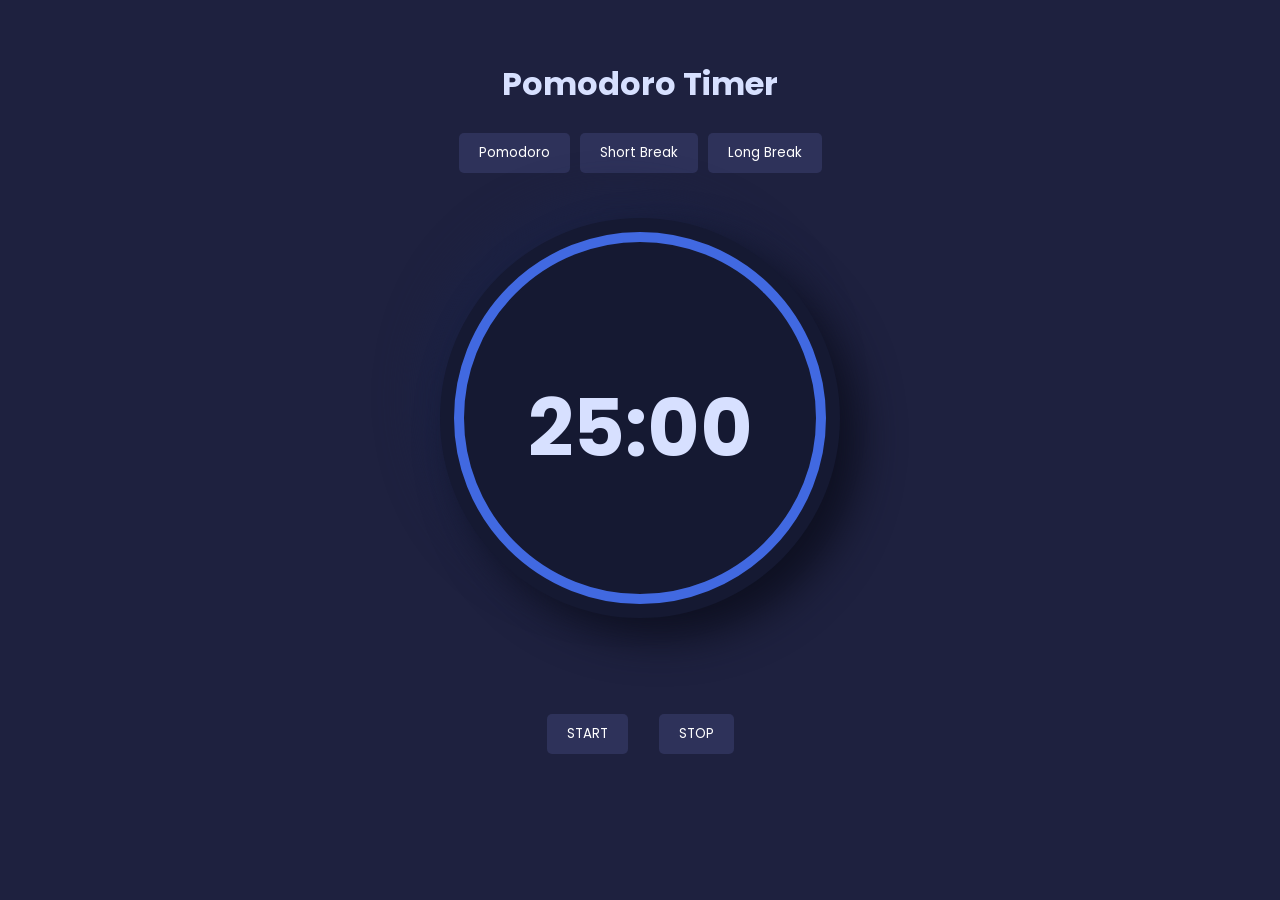
==== app1.html @ 8805f16d "done" ====
<!DOCTYPE html>
<html lang="en">
<head>
    <meta charset="UTF-8">
    <meta name="viewport" content="width=device-width, initial-scale=1.0">
    <title>Pomodoro Timer ver0.1 testing</title>
    <link rel="stylesheet" href="app1.css">
</head>
<body>
    <div id="timer-message">Please select a timer before staring.</div>

    <div class="container">
        <div class="timer">
            <h1>Pomodoro Timer</h1>

            <div class="button-container">
                <button class="button" id="pomodoro-session">Pomodoro</button>

                <button class="button" id="short-break">Short Break</button>

                <button class="button" id="long-break">Long Break</button>
            </div>

            <main>
                <div class="pomodoro">
                    <div id="pomodoro-timer" class="timer-display" data-duration="25.00">25:00</div>

                    <div id="short-timer" class="timer-display" data-duration="5.00">5:00</div>

                    <div id="long-timer" class="timer-display" data-duration="10.00">10:00</div>
                </div>
            </main>

            <div class="buttons">
                <button id="start">START</button>
                <button id="stop">STOP</button>
            </div>
        </div>
    </div>

    <!-- JS -->
     <script src="app1.js"></script>
</body>
</html>
---- app1.css ----
@import url('https://fonts.googleapis.com/css2?family=Poppins:ital,wght@0,100;0,200;0,300;0,400;0,500;0,600;0,700;0,800;0,900;1,100;1,200;1,300;1,400;1,500;1,600;1,700;1,800;1,900&display=swap');

* {
    margin: 0;
    padding: 0;
    box-sizing: border-box;
    font-family: 'Poppins', sans-serif;
}
body {
    background-color: #1e213f;
    color: #d7e0ff
}
.container {
    text-align: center;
    width: 100%;
    padding: 10px 0;
}
.timer{
    display: inline-block;
    padding: 10px;
    width: 600px;
    box-sizing: border-box;
}
main{
    width: 25rem;
    height: 25rem;
    border-radius: 50%;
    text-align: center;
    margin: 0 auto;
    margin-bottom: 2rem;
}
h1{
    font-size: 2rem;
    margin: 20px auto;
}
.button-container{
    margin-top: 20px;
    display: flex;
    justify-content:center;
}
.pomodoro{
    display: flex;
    flex-direction: column;
    justify-content: center;
    align-items: center;
    width: 100%;
    height: 100%;
    position: relative;
    margin: 2.5rem 0;
    text-align: center;
    border-radius: 50%;
    background: #151932;
    box-shadow: 20px 20px 42px #0e1021, -20px -20px 42px #1c2244;
}
.pomodoro::before{
    content: "";
    position: absolute;
    border: 10px solid royalblue;
    border-radius: 50%;
    width: 22rem;
    height: 22rem;
}
.timer{
    font-size: 5rem !important;
    margin: 20px auto;
}
.button-container{
    margin-top: 20px;
    display: flex;
    justify-content: center
}
.button{
    background-color:#2e325a;
    color: #fff;
    border: none;
    border-radius: 5px;
    padding: 10px 20px;
    margin: 5px;
    cursor: pointer;
    transition: all .2s ease-in;
}
.button.active, button:hover{
    background-color: #020323;
}
.hiden{
    display: block;
}
.timer-display{
    font-size: 5rem;
    margin-top: 20px;
    font-weight:bold;
}
.buttons{
    margin-top: 20px;
}
#start, #stop{
    background-color:#2e325a;
    color: #fff;
    border: none;
    border-radius: 5px;
    padding: 10px 20px;
    margin: 5px;
    cursor: pointer;
    transition: all .2s ease-in;
}
#stop:hover{
    background-color: tomato;
}
#start:hover{
    background-color: #3c40c0;
}
#timer-message{
    color: white;
    background-color: red;
    display: none;
    padding: .5rem;
    font-size: 1rem;
    text-align: center;
    border-radius: 1rem;
}

/* Responsiveness*/
@media screen and (min-width: 320px) and (max-width: 600px){
    .container{
        transform: scale(0.9);
    }

    .timer{
        width: 500px;
    }
}
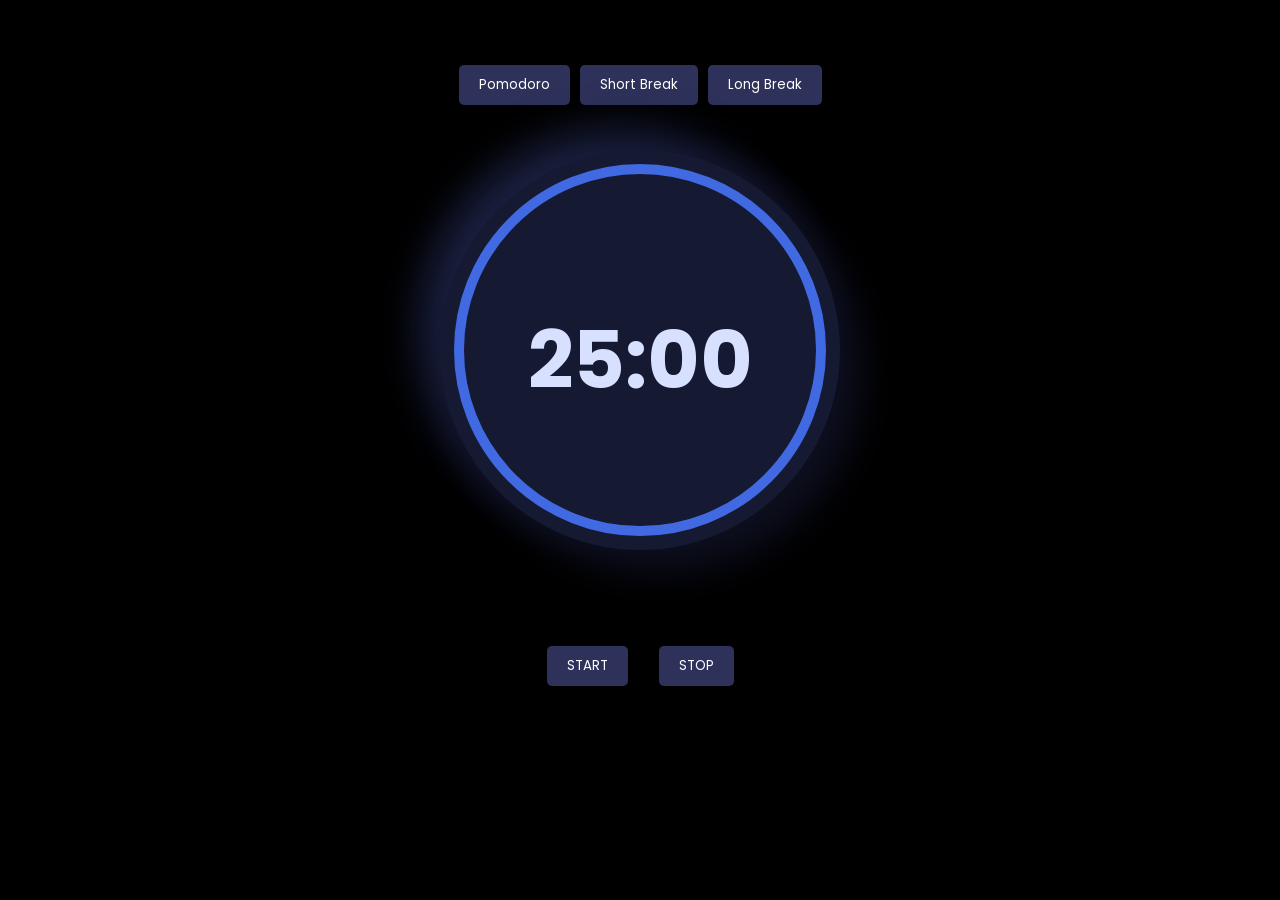
==== commit d4ce1c8f: "Update layout: remove header, adjust iframe height, add overscroll behavior, and style changes" ====
--- a/app1.html
+++ b/app1.html
@@ -3,7 +3,7 @@
 <head>
     <meta charset="UTF-8">
     <meta name="viewport" content="width=device-width, initial-scale=1.0">
-    <title>Pomodoro Timer ver0.1 testing</title>
+    <title>Pomodoro Timer</title>
     <link rel="stylesheet" href="app1.css">
 </head>
 <body>
@@ -11,7 +11,6 @@
 
     <div class="container">
         <div class="timer">
-            <h1>Pomodoro Timer</h1>
 
             <div class="button-container">
                 <button class="button" id="pomodoro-session">Pomodoro</button>
--- a/app1.css
+++ b/app1.css
@@ -7,7 +7,7 @@
     font-family: 'Poppins', sans-serif;
 }
 body {
-    background-color: #1e213f;
+    background-color: #000000;
     color: #d7e0ff
 }
 .container {
